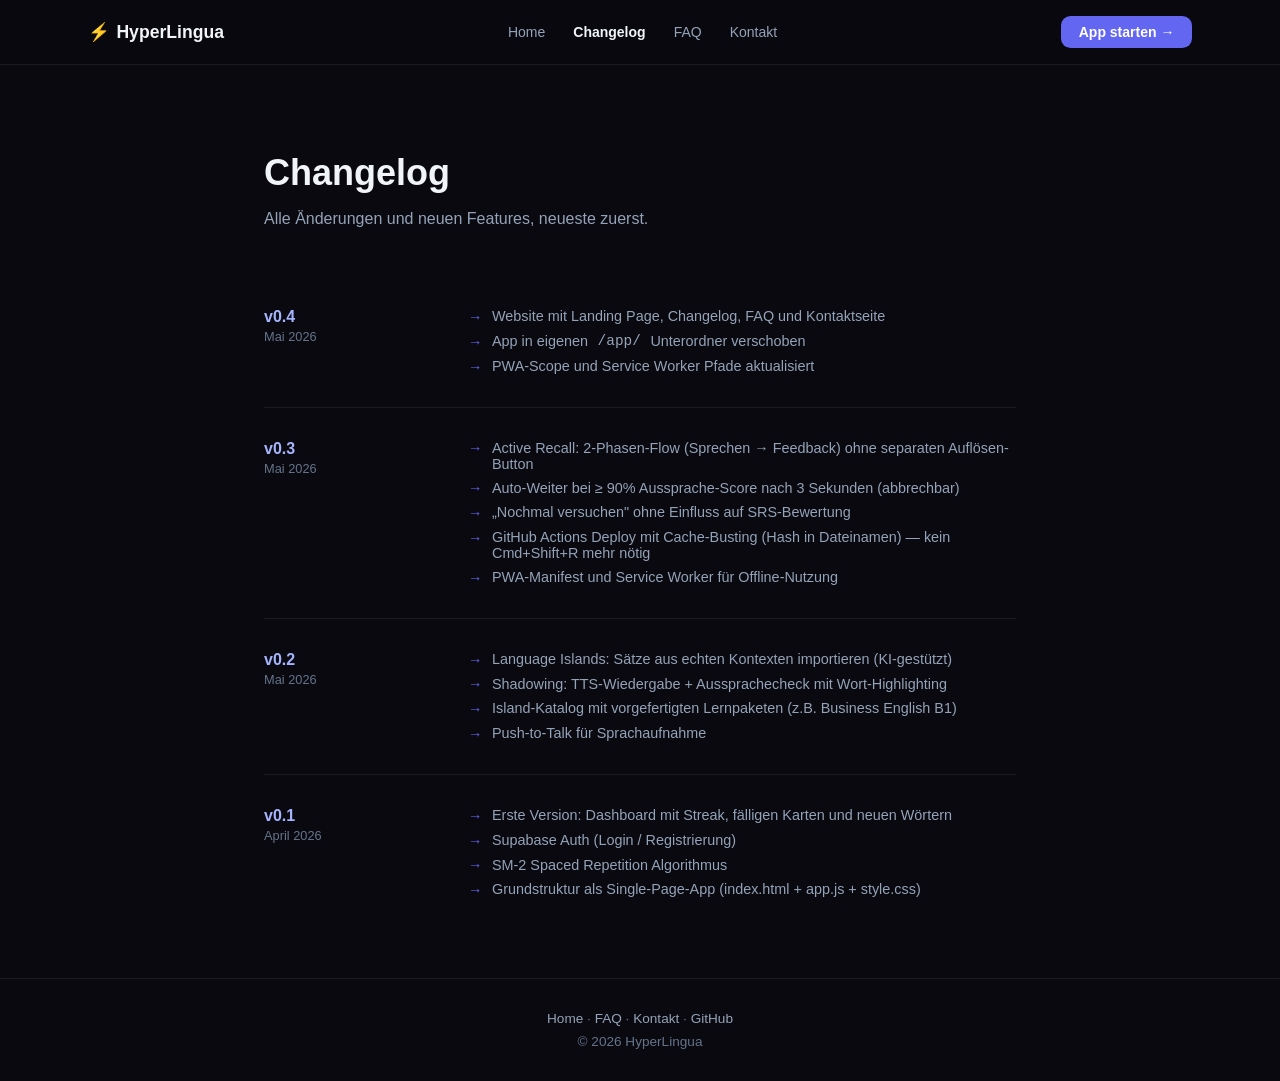
==== changelog.html @ d48d44fb "feat: Website-Einstiegsseite + App nach /app/ verschoben Landing Page mit Features, Changelog, FAQ u" ====
<!DOCTYPE html>
<html lang="de">
<head>
  <meta charset="UTF-8">
  <meta name="viewport" content="width=device-width, initial-scale=1.0">
  <title>Changelog — HyperLingua</title>
  <meta name="description" content="Was ist neu in HyperLingua?">
  <link rel="stylesheet" href="website.css">
</head>
<body>

<nav class="site-nav">
  <div class="site-nav__inner">
    <a href="index.html" class="site-nav__logo"><span>⚡</span> HyperLingua</a>
    <ul class="site-nav__links">
      <li><a href="index.html">Home</a></li>
      <li><a href="changelog.html" class="active">Changelog</a></li>
      <li><a href="faq.html">FAQ</a></li>
      <li><a href="contact.html">Kontakt</a></li>
    </ul>
    <a href="app/" class="btn-primary">App starten →</a>
  </div>
</nav>

<main style="padding-top:5rem">
  <div class="container" style="max-width:800px;padding:3rem 1.5rem">

    <h1 style="font-size:2.25rem;font-weight:800;margin-bottom:0.5rem">Changelog</h1>
    <p style="color:#94a3b8;margin-bottom:3rem">Alle Änderungen und neuen Features, neueste zuerst.</p>

    <div class="cl-entry">
      <div>
        <div class="cl-version">v0.4</div>
        <div class="cl-date">Mai 2026</div>
      </div>
      <ul class="cl-changes">
        <li>Website mit Landing Page, Changelog, FAQ und Kontaktseite</li>
        <li>App in eigenen <code>/app/</code> Unterordner verschoben</li>
        <li>PWA-Scope und Service Worker Pfade aktualisiert</li>
      </ul>
    </div>

    <div class="cl-entry">
      <div>
        <div class="cl-version">v0.3</div>
        <div class="cl-date">Mai 2026</div>
      </div>
      <ul class="cl-changes">
        <li>Active Recall: 2-Phasen-Flow (Sprechen → Feedback) ohne separaten Auflösen-Button</li>
        <li>Auto-Weiter bei ≥ 90% Aussprache-Score nach 3 Sekunden (abbrechbar)</li>
        <li>„Nochmal versuchen" ohne Einfluss auf SRS-Bewertung</li>
        <li>GitHub Actions Deploy mit Cache-Busting (Hash in Dateinamen) — kein Cmd+Shift+R mehr nötig</li>
        <li>PWA-Manifest und Service Worker für Offline-Nutzung</li>
      </ul>
    </div>

    <div class="cl-entry">
      <div>
        <div class="cl-version">v0.2</div>
        <div class="cl-date">Mai 2026</div>
      </div>
      <ul class="cl-changes">
        <li>Language Islands: Sätze aus echten Kontexten importieren (KI-gestützt)</li>
        <li>Shadowing: TTS-Wiedergabe + Aussprachecheck mit Wort-Highlighting</li>
        <li>Island-Katalog mit vorgefertigten Lernpaketen (z.B. Business English B1)</li>
        <li>Push-to-Talk für Sprachaufnahme</li>
      </ul>
    </div>

    <div class="cl-entry" style="border-bottom:none">
      <div>
        <div class="cl-version">v0.1</div>
        <div class="cl-date">April 2026</div>
      </div>
      <ul class="cl-changes">
        <li>Erste Version: Dashboard mit Streak, fälligen Karten und neuen Wörtern</li>
        <li>Supabase Auth (Login / Registrierung)</li>
        <li>SM-2 Spaced Repetition Algorithmus</li>
        <li>Grundstruktur als Single-Page-App (index.html + app.js + style.css)</li>
      </ul>
    </div>

  </div>
</main>

<footer class="site-footer">
  <div style="margin-bottom:0.5rem">
    <a href="index.html">Home</a> ·
    <a href="faq.html">FAQ</a> ·
    <a href="contact.html">Kontakt</a> ·
    <a href="https://github.com/timmbobimbo/hyperlingua" target="_blank" rel="noopener">GitHub</a>
  </div>
  <div>© 2026 HyperLingua</div>
</footer>

</body>
</html>
---- website.css ----
*, *::before, *::after { box-sizing: border-box; }

:root {
  --bg:        #09090f;
  --surface:   #111118;
  --surface-2: #1a1a28;
  --border:    rgba(255,255,255,0.07);
  --accent:    #6366f1;
  --accent-h:  #4f46e5;
  --text:      #f1f5f9;
  --text-2:    #94a3b8;
  --text-3:    #64748b;
}

html { scroll-behavior: smooth; }

body {
  background: var(--bg);
  color: var(--text);
  font-family: -apple-system, BlinkMacSystemFont, 'Segoe UI', sans-serif;
  -webkit-font-smoothing: antialiased;
  margin: 0;
}

/* Nav */
.site-nav {
  position: fixed;
  top: 0; left: 0; right: 0;
  z-index: 50;
  background: rgba(9,9,15,0.82);
  backdrop-filter: blur(14px);
  -webkit-backdrop-filter: blur(14px);
  border-bottom: 1px solid var(--border);
}

.site-nav__inner {
  max-width: 1152px;
  margin: 0 auto;
  padding: 0 1.5rem;
  height: 64px;
  display: flex;
  align-items: center;
  justify-content: space-between;
  gap: 1rem;
}

.site-nav__logo {
  font-weight: 700;
  font-size: 1.1rem;
  color: var(--text);
  text-decoration: none;
  display: flex;
  align-items: center;
  gap: 0.4rem;
}

.site-nav__logo span { color: #818cf8; }

.site-nav__links {
  display: flex;
  align-items: center;
  gap: 1.75rem;
  list-style: none;
  margin: 0; padding: 0;
}

.site-nav__links a {
  font-size: 0.875rem;
  color: var(--text-2);
  text-decoration: none;
  transition: color .15s;
}

.site-nav__links a:hover,
.site-nav__links a.active { color: var(--text); }

.site-nav__links a.active { font-weight: 600; }

.btn-primary {
  display: inline-flex;
  align-items: center;
  gap: 0.4rem;
  padding: 0.5rem 1.1rem;
  border-radius: 0.6rem;
  background: var(--accent);
  color: #fff;
  font-size: 0.875rem;
  font-weight: 600;
  text-decoration: none;
  transition: background .15s, transform .1s;
  white-space: nowrap;
}

.btn-primary:hover { background: var(--accent-h); }

/* Cards */
.card {
  background: var(--surface);
  border: 1px solid var(--border);
  border-radius: 1rem;
  padding: 1.5rem;
}

/* Badge */
.badge {
  display: inline-flex;
  align-items: center;
  gap: 0.4rem;
  padding: 0.25rem 0.75rem;
  border-radius: 999px;
  font-size: 0.75rem;
  font-weight: 500;
  background: rgba(99,102,241,0.12);
  color: #a5b4fc;
  border: 1px solid rgba(99,102,241,0.25);
}

/* Section */
.section {
  padding: 5rem 1.5rem;
}

.container {
  max-width: 1152px;
  margin: 0 auto;
}

.section-title {
  font-size: 2rem;
  font-weight: 700;
  text-align: center;
  margin-bottom: 0.75rem;
}

.section-sub {
  text-align: center;
  color: var(--text-2);
  margin-bottom: 3rem;
  font-size: 1.05rem;
}

/* Feature grid */
.feature-grid {
  display: grid;
  grid-template-columns: repeat(auto-fit, minmax(300px, 1fr));
  gap: 1.25rem;
}

.feature-icon {
  font-size: 1.75rem;
  margin-bottom: 0.75rem;
}

.feature-title {
  font-size: 1.05rem;
  font-weight: 600;
  margin-bottom: 0.4rem;
}

.feature-desc {
  font-size: 0.9rem;
  color: var(--text-2);
  line-height: 1.6;
}

/* Hero */
.hero {
  padding: 10rem 1.5rem 6rem;
  text-align: center;
  max-width: 800px;
  margin: 0 auto;
}

.hero h1 {
  font-size: clamp(2.5rem, 6vw, 3.75rem);
  font-weight: 800;
  line-height: 1.15;
  margin-bottom: 1.25rem;
  letter-spacing: -0.02em;
}

.hero h1 em {
  font-style: normal;
  color: #818cf8;
}

.hero p {
  font-size: 1.15rem;
  color: var(--text-2);
  line-height: 1.7;
  margin-bottom: 2.5rem;
}

/* FAQ */
.faq-item {
  border-bottom: 1px solid var(--border);
  padding: 1.25rem 0;
}

.faq-q {
  font-weight: 600;
  font-size: 1rem;
  margin-bottom: 0.5rem;
}

.faq-a {
  color: var(--text-2);
  font-size: 0.95rem;
  line-height: 1.65;
}

/* Changelog */
.cl-entry {
  display: grid;
  grid-template-columns: 180px 1fr;
  gap: 1.5rem;
  padding: 2rem 0;
  border-bottom: 1px solid var(--border);
}

@media (max-width: 640px) {
  .cl-entry { grid-template-columns: 1fr; gap: 0.75rem; }
  .site-nav__links { display: none; }
}

.cl-version {
  font-weight: 700;
  font-size: 1rem;
  color: #a5b4fc;
}

.cl-date {
  font-size: 0.8rem;
  color: var(--text-3);
  margin-top: 0.2rem;
}

.cl-changes {
  list-style: none;
  margin: 0; padding: 0;
  display: flex;
  flex-direction: column;
  gap: 0.5rem;
}

.cl-changes li {
  font-size: 0.9rem;
  color: var(--text-2);
  display: flex;
  align-items: flex-start;
  gap: 0.6rem;
}

.cl-changes li::before {
  content: '→';
  color: #6366f1;
  flex-shrink: 0;
  margin-top: 0.05rem;
}

/* Footer */
.site-footer {
  border-top: 1px solid var(--border);
  padding: 2rem 1.5rem;
  text-align: center;
  font-size: 0.85rem;
  color: var(--text-3);
}

.site-footer a {
  color: var(--text-2);
  text-decoration: none;
}

.site-footer a:hover { color: var(--text); }
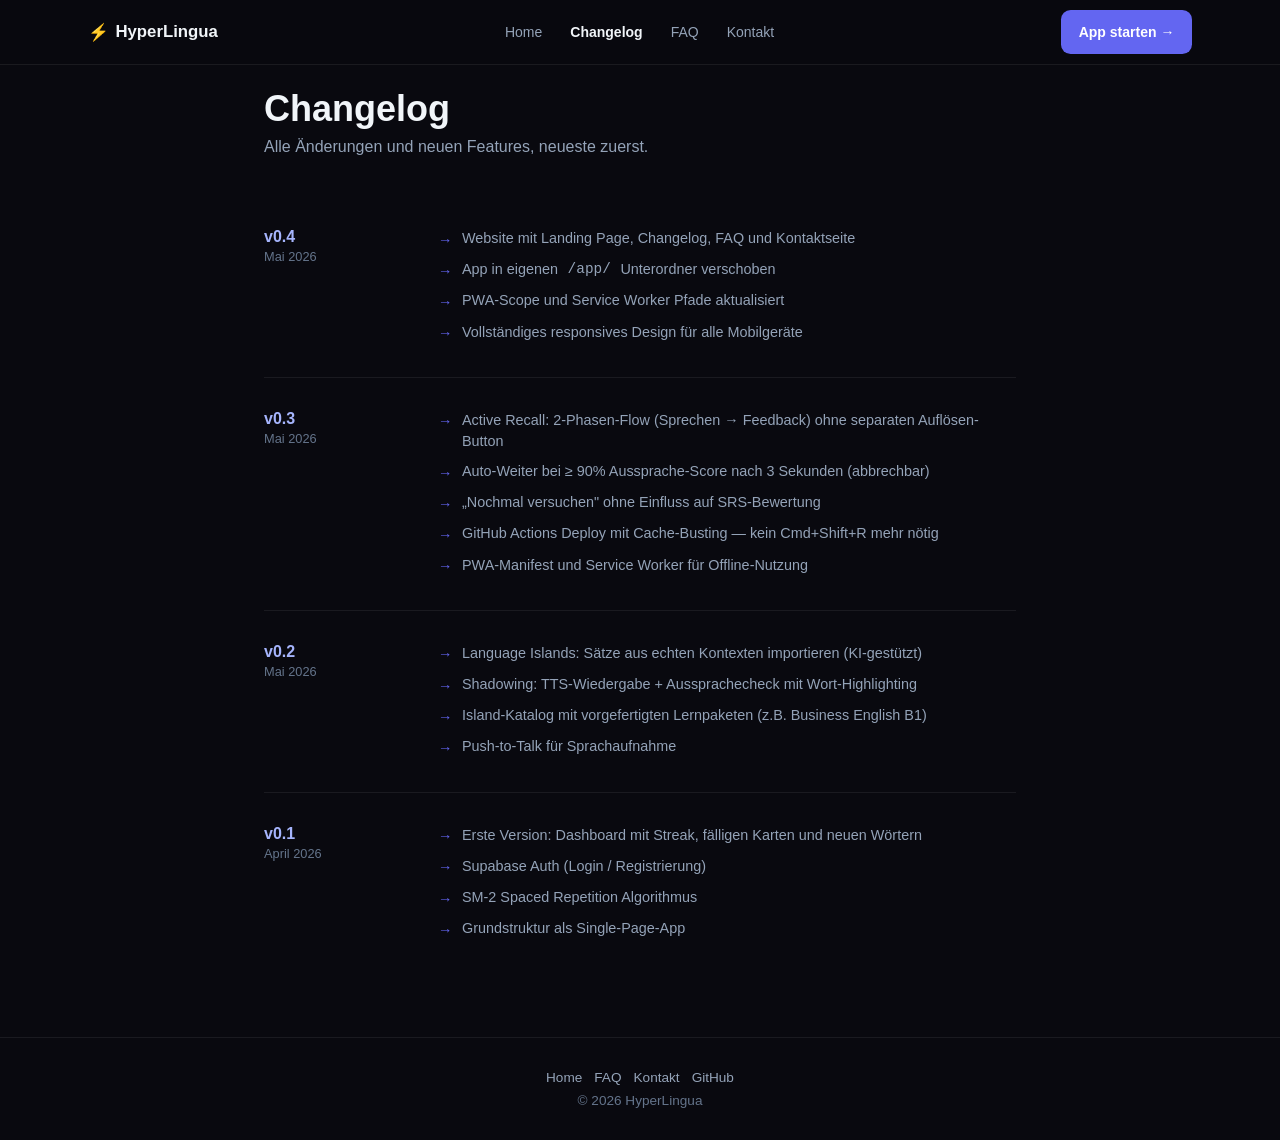
==== commit 70153116: "feat: vollständiges responsives Design für alle Mobilgeräte Hamburger-Menü auf Tablet/Mobile, clamp(" ====
--- a/changelog.html
+++ b/changelog.html
@@ -18,80 +18,120 @@
       <li><a href="faq.html">FAQ</a></li>
       <li><a href="contact.html">Kontakt</a></li>
     </ul>
-    <a href="app/" class="btn-primary">App starten →</a>
+    <div class="nav-right">
+      <a href="app/" class="btn-primary nav-cta">App starten →</a>
+      <button class="nav-toggle" id="navToggle" aria-label="Menü" aria-expanded="false">
+        <span></span><span></span><span></span>
+      </button>
+    </div>
   </div>
 </nav>
 
-<main style="padding-top:5rem">
-  <div class="container" style="max-width:800px;padding:3rem 1.5rem">
+<div class="nav-mobile" id="navMobile" aria-hidden="true">
+  <a href="index.html">Home</a>
+  <a href="changelog.html" class="active">Changelog</a>
+  <a href="faq.html">FAQ</a>
+  <a href="contact.html">Kontakt</a>
+  <a href="app/" class="nav-mobile__cta">App starten →</a>
+</div>
 
-    <h1 style="font-size:2.25rem;font-weight:800;margin-bottom:0.5rem">Changelog</h1>
-    <p style="color:#94a3b8;margin-bottom:3rem">Alle Änderungen und neuen Features, neueste zuerst.</p>
-
-    <div class="cl-entry">
-      <div>
-        <div class="cl-version">v0.4</div>
-        <div class="cl-date">Mai 2026</div>
-      </div>
-      <ul class="cl-changes">
-        <li>Website mit Landing Page, Changelog, FAQ und Kontaktseite</li>
-        <li>App in eigenen <code>/app/</code> Unterordner verschoben</li>
-        <li>PWA-Scope und Service Worker Pfade aktualisiert</li>
-      </ul>
+<main>
+  <div class="container" style="max-width:800px">
+    <div class="page-header">
+      <h1>Changelog</h1>
+      <p>Alle Änderungen und neuen Features, neueste zuerst.</p>
     </div>
 
-    <div class="cl-entry">
-      <div>
-        <div class="cl-version">v0.3</div>
-        <div class="cl-date">Mai 2026</div>
+    <div style="padding:0 1.5rem 4rem">
+
+      <div class="cl-entry">
+        <div>
+          <div class="cl-version">v0.4</div>
+          <div class="cl-date">Mai 2026</div>
+        </div>
+        <ul class="cl-changes">
+          <li>Website mit Landing Page, Changelog, FAQ und Kontaktseite</li>
+          <li>App in eigenen <code>/app/</code> Unterordner verschoben</li>
+          <li>PWA-Scope und Service Worker Pfade aktualisiert</li>
+          <li>Vollständiges responsives Design für alle Mobilgeräte</li>
+        </ul>
       </div>
-      <ul class="cl-changes">
-        <li>Active Recall: 2-Phasen-Flow (Sprechen → Feedback) ohne separaten Auflösen-Button</li>
-        <li>Auto-Weiter bei ≥ 90% Aussprache-Score nach 3 Sekunden (abbrechbar)</li>
-        <li>„Nochmal versuchen" ohne Einfluss auf SRS-Bewertung</li>
-        <li>GitHub Actions Deploy mit Cache-Busting (Hash in Dateinamen) — kein Cmd+Shift+R mehr nötig</li>
-        <li>PWA-Manifest und Service Worker für Offline-Nutzung</li>
-      </ul>
+
+      <div class="cl-entry">
+        <div>
+          <div class="cl-version">v0.3</div>
+          <div class="cl-date">Mai 2026</div>
+        </div>
+        <ul class="cl-changes">
+          <li>Active Recall: 2-Phasen-Flow (Sprechen → Feedback) ohne separaten Auflösen-Button</li>
+          <li>Auto-Weiter bei ≥ 90% Aussprache-Score nach 3 Sekunden (abbrechbar)</li>
+          <li>„Nochmal versuchen" ohne Einfluss auf SRS-Bewertung</li>
+          <li>GitHub Actions Deploy mit Cache-Busting — kein Cmd+Shift+R mehr nötig</li>
+          <li>PWA-Manifest und Service Worker für Offline-Nutzung</li>
+        </ul>
+      </div>
+
+      <div class="cl-entry">
+        <div>
+          <div class="cl-version">v0.2</div>
+          <div class="cl-date">Mai 2026</div>
+        </div>
+        <ul class="cl-changes">
+          <li>Language Islands: Sätze aus echten Kontexten importieren (KI-gestützt)</li>
+          <li>Shadowing: TTS-Wiedergabe + Aussprachecheck mit Wort-Highlighting</li>
+          <li>Island-Katalog mit vorgefertigten Lernpaketen (z.B. Business English B1)</li>
+          <li>Push-to-Talk für Sprachaufnahme</li>
+        </ul>
+      </div>
+
+      <div class="cl-entry" style="border-bottom:none">
+        <div>
+          <div class="cl-version">v0.1</div>
+          <div class="cl-date">April 2026</div>
+        </div>
+        <ul class="cl-changes">
+          <li>Erste Version: Dashboard mit Streak, fälligen Karten und neuen Wörtern</li>
+          <li>Supabase Auth (Login / Registrierung)</li>
+          <li>SM-2 Spaced Repetition Algorithmus</li>
+          <li>Grundstruktur als Single-Page-App</li>
+        </ul>
+      </div>
+
     </div>
-
-    <div class="cl-entry">
-      <div>
-        <div class="cl-version">v0.2</div>
-        <div class="cl-date">Mai 2026</div>
-      </div>
-      <ul class="cl-changes">
-        <li>Language Islands: Sätze aus echten Kontexten importieren (KI-gestützt)</li>
-        <li>Shadowing: TTS-Wiedergabe + Aussprachecheck mit Wort-Highlighting</li>
-        <li>Island-Katalog mit vorgefertigten Lernpaketen (z.B. Business English B1)</li>
-        <li>Push-to-Talk für Sprachaufnahme</li>
-      </ul>
-    </div>
-
-    <div class="cl-entry" style="border-bottom:none">
-      <div>
-        <div class="cl-version">v0.1</div>
-        <div class="cl-date">April 2026</div>
-      </div>
-      <ul class="cl-changes">
-        <li>Erste Version: Dashboard mit Streak, fälligen Karten und neuen Wörtern</li>
-        <li>Supabase Auth (Login / Registrierung)</li>
-        <li>SM-2 Spaced Repetition Algorithmus</li>
-        <li>Grundstruktur als Single-Page-App (index.html + app.js + style.css)</li>
-      </ul>
-    </div>
-
   </div>
 </main>
 
 <footer class="site-footer">
-  <div style="margin-bottom:0.5rem">
-    <a href="index.html">Home</a> ·
-    <a href="faq.html">FAQ</a> ·
-    <a href="contact.html">Kontakt</a> ·
+  <div class="site-footer__links">
+    <a href="index.html">Home</a>
+    <a href="faq.html">FAQ</a>
+    <a href="contact.html">Kontakt</a>
     <a href="https://github.com/timmbobimbo/hyperlingua" target="_blank" rel="noopener">GitHub</a>
   </div>
   <div>© 2026 HyperLingua</div>
 </footer>
 
+<script>
+(function(){
+  var t=document.getElementById('navToggle'),m=document.getElementById('navMobile');
+  function close(){
+    m.classList.remove('open');t.classList.remove('open');
+    t.setAttribute('aria-expanded','false');m.setAttribute('aria-hidden','true');
+    document.body.style.overflow='';
+  }
+  t.addEventListener('click',function(){
+    var isOpen=m.classList.contains('open');
+    if(isOpen){close();}
+    else{
+      m.classList.add('open');t.classList.add('open');
+      t.setAttribute('aria-expanded','true');m.setAttribute('aria-hidden','false');
+      document.body.style.overflow='hidden';
+    }
+  });
+  m.querySelectorAll('a').forEach(function(a){a.addEventListener('click',close);});
+  document.addEventListener('keydown',function(e){if(e.key==='Escape')close();});
+})();
+</script>
+
 </body>
 </html>
--- a/website.css
+++ b/website.css
@@ -1,15 +1,14 @@
 *, *::before, *::after { box-sizing: border-box; }
 
 :root {
-  --bg:        #09090f;
-  --surface:   #111118;
-  --surface-2: #1a1a28;
-  --border:    rgba(255,255,255,0.07);
-  --accent:    #6366f1;
-  --accent-h:  #4f46e5;
-  --text:      #f1f5f9;
-  --text-2:    #94a3b8;
-  --text-3:    #64748b;
+  --bg:       #09090f;
+  --surface:  #111118;
+  --border:   rgba(255,255,255,0.07);
+  --accent:   #6366f1;
+  --accent-h: #4f46e5;
+  --text:     #f1f5f9;
+  --text-2:   #94a3b8;
+  --text-3:   #64748b;
 }
 
 html { scroll-behavior: smooth; }
@@ -20,14 +19,16 @@
   font-family: -apple-system, BlinkMacSystemFont, 'Segoe UI', sans-serif;
   -webkit-font-smoothing: antialiased;
   margin: 0;
-}
-
-/* Nav */
+  overflow-x: hidden;
+}
+
+/* ═══════════════ NAV ═══════════════ */
+
 .site-nav {
   position: fixed;
   top: 0; left: 0; right: 0;
-  z-index: 50;
-  background: rgba(9,9,15,0.82);
+  z-index: 100;
+  background: rgba(9,9,15,0.85);
   backdrop-filter: blur(14px);
   -webkit-backdrop-filter: blur(14px);
   border-bottom: 1px solid var(--border);
@@ -41,17 +42,18 @@
   display: flex;
   align-items: center;
   justify-content: space-between;
-  gap: 1rem;
+  gap: 0.75rem;
 }
 
 .site-nav__logo {
   font-weight: 700;
-  font-size: 1.1rem;
+  font-size: 1.05rem;
   color: var(--text);
   text-decoration: none;
   display: flex;
   align-items: center;
   gap: 0.4rem;
+  flex-shrink: 0;
 }
 
 .site-nav__logo span { color: #818cf8; }
@@ -73,8 +75,97 @@
 
 .site-nav__links a:hover,
 .site-nav__links a.active { color: var(--text); }
-
 .site-nav__links a.active { font-weight: 600; }
+
+.nav-right {
+  display: flex;
+  align-items: center;
+  gap: 0.6rem;
+  flex-shrink: 0;
+}
+
+/* Hamburger */
+.nav-toggle {
+  display: none;
+  flex-direction: column;
+  justify-content: center;
+  align-items: center;
+  gap: 5px;
+  width: 40px;
+  height: 40px;
+  background: none;
+  border: none;
+  cursor: pointer;
+  border-radius: 8px;
+  padding: 0;
+  flex-shrink: 0;
+  -webkit-tap-highlight-color: transparent;
+}
+
+.nav-toggle span {
+  display: block;
+  width: 20px;
+  height: 2px;
+  background: var(--text-2);
+  border-radius: 2px;
+  transition: transform .22s ease, opacity .15s ease;
+  transform-origin: center;
+}
+
+.nav-toggle.open span:nth-child(1) { transform: translateY(7px) rotate(45deg); }
+.nav-toggle.open span:nth-child(2) { opacity: 0; transform: scaleX(0); }
+.nav-toggle.open span:nth-child(3) { transform: translateY(-7px) rotate(-45deg); }
+
+/* Mobile menu overlay */
+.nav-mobile {
+  display: none;
+  position: fixed;
+  top: 64px; left: 0; right: 0; bottom: 0;
+  z-index: 99;
+  background: rgba(9,9,15,0.97);
+  backdrop-filter: blur(16px);
+  -webkit-backdrop-filter: blur(16px);
+  flex-direction: column;
+  padding: 1rem 1.5rem 2rem;
+  overflow-y: auto;
+  -webkit-overflow-scrolling: touch;
+}
+
+.nav-mobile.open { display: flex; }
+
+.nav-mobile a {
+  font-size: 1.05rem;
+  color: var(--text-2);
+  text-decoration: none;
+  padding: 0.875rem 0.25rem;
+  border-bottom: 1px solid var(--border);
+  transition: color .15s;
+  display: flex;
+  align-items: center;
+  min-height: 52px;
+}
+
+.nav-mobile a:hover,
+.nav-mobile a.active { color: var(--text); }
+.nav-mobile a.active { font-weight: 600; }
+
+.nav-mobile__cta {
+  margin-top: 1.75rem;
+  background: var(--accent) !important;
+  color: #fff !important;
+  border-radius: 0.75rem;
+  border: none !important;
+  font-weight: 600 !important;
+  justify-content: center;
+  padding: 1rem 1.5rem !important;
+  min-height: 56px !important;
+  font-size: 1rem !important;
+  transition: background .15s !important;
+}
+
+.nav-mobile__cta:hover { background: var(--accent-h) !important; }
+
+/* ═══════════════ BUTTONS ═══════════════ */
 
 .btn-primary {
   display: inline-flex;
@@ -87,13 +178,35 @@
   font-size: 0.875rem;
   font-weight: 600;
   text-decoration: none;
-  transition: background .15s, transform .1s;
+  transition: background .15s;
   white-space: nowrap;
+  min-height: 44px;
+  -webkit-tap-highlight-color: transparent;
 }
 
 .btn-primary:hover { background: var(--accent-h); }
 
-/* Cards */
+.btn-ghost {
+  display: inline-flex;
+  align-items: center;
+  gap: 0.4rem;
+  padding: 0.5rem 1.1rem;
+  border-radius: 0.6rem;
+  background: rgba(99,102,241,0.12);
+  color: #a5b4fc;
+  border: 1px solid rgba(99,102,241,0.25);
+  font-size: 0.875rem;
+  font-weight: 600;
+  text-decoration: none;
+  transition: background .15s;
+  white-space: nowrap;
+  min-height: 44px;
+}
+
+.btn-ghost:hover { background: rgba(99,102,241,0.2); }
+
+/* ═══════════════ LAYOUT ═══════════════ */
+
 .card {
   background: var(--surface);
   border: 1px solid var(--border);
@@ -101,7 +214,6 @@
   padding: 1.5rem;
 }
 
-/* Badge */
 .badge {
   display: inline-flex;
   align-items: center;
@@ -115,125 +227,114 @@
   border: 1px solid rgba(99,102,241,0.25);
 }
 
-/* Section */
-.section {
-  padding: 5rem 1.5rem;
-}
-
-.container {
-  max-width: 1152px;
-  margin: 0 auto;
-}
+.section { padding: 4rem 1.5rem; }
+
+.container { max-width: 1152px; margin: 0 auto; }
 
 .section-title {
-  font-size: 2rem;
+  font-size: 1.875rem;
   font-weight: 700;
   text-align: center;
-  margin-bottom: 0.75rem;
+  margin: 0 0 0.75rem;
 }
 
 .section-sub {
   text-align: center;
   color: var(--text-2);
-  margin-bottom: 3rem;
-  font-size: 1.05rem;
-}
-
-/* Feature grid */
-.feature-grid {
-  display: grid;
-  grid-template-columns: repeat(auto-fit, minmax(300px, 1fr));
-  gap: 1.25rem;
-}
-
-.feature-icon {
-  font-size: 1.75rem;
-  margin-bottom: 0.75rem;
-}
-
-.feature-title {
-  font-size: 1.05rem;
-  font-weight: 600;
-  margin-bottom: 0.4rem;
-}
-
-.feature-desc {
-  font-size: 0.9rem;
-  color: var(--text-2);
-  line-height: 1.6;
-}
-
-/* Hero */
+  margin: 0 0 3rem;
+  font-size: 1rem;
+}
+
+/* ═══════════════ HERO ═══════════════ */
+
 .hero {
-  padding: 10rem 1.5rem 6rem;
+  padding: 9rem 1.5rem 5rem;
   text-align: center;
   max-width: 800px;
   margin: 0 auto;
 }
 
 .hero h1 {
-  font-size: clamp(2.5rem, 6vw, 3.75rem);
+  font-size: clamp(2rem, 8vw, 3.75rem);
   font-weight: 800;
   line-height: 1.15;
-  margin-bottom: 1.25rem;
+  margin: 0 0 1.25rem;
   letter-spacing: -0.02em;
 }
 
-.hero h1 em {
-  font-style: normal;
-  color: #818cf8;
-}
+.hero h1 em { font-style: normal; color: #818cf8; }
 
 .hero p {
-  font-size: 1.15rem;
+  font-size: clamp(1rem, 3vw, 1.15rem);
   color: var(--text-2);
   line-height: 1.7;
-  margin-bottom: 2.5rem;
-}
-
-/* FAQ */
-.faq-item {
-  border-bottom: 1px solid var(--border);
-  padding: 1.25rem 0;
-}
-
-.faq-q {
-  font-weight: 600;
-  font-size: 1rem;
-  margin-bottom: 0.5rem;
-}
-
-.faq-a {
-  color: var(--text-2);
+  margin: 0 0 2.5rem;
+}
+
+/* ═══════════════ FEATURES ═══════════════ */
+
+.feature-grid {
+  display: grid;
+  grid-template-columns: repeat(auto-fit, minmax(min(280px, 100%), 1fr));
+  gap: 1.25rem;
+}
+
+.feature-icon { font-size: 1.75rem; margin-bottom: 0.75rem; }
+.feature-title { font-size: 1.05rem; font-weight: 600; margin-bottom: 0.4rem; }
+.feature-desc { font-size: 0.9rem; color: var(--text-2); line-height: 1.6; }
+
+/* ═══════════════ STEPS ═══════════════ */
+
+.steps { display: flex; flex-direction: column; gap: 1.25rem; }
+
+.step { display: flex; gap: 1rem; align-items: flex-start; }
+
+.step-num {
+  width: 36px;
+  height: 36px;
+  min-width: 36px;
+  border-radius: 50%;
+  background: rgba(99,102,241,0.15);
+  color: #818cf8;
+  font-weight: 700;
+  display: flex;
+  align-items: center;
+  justify-content: center;
   font-size: 0.95rem;
-  line-height: 1.65;
-}
-
-/* Changelog */
+}
+
+/* ═══════════════ CTA BOX ═══════════════ */
+
+.cta-box {
+  background: rgba(99,102,241,0.08);
+  border: 1px solid rgba(99,102,241,0.2);
+  border-radius: 1.5rem;
+  padding: 3rem 2rem;
+  text-align: center;
+}
+
+.cta-box h2 { font-size: 1.75rem; font-weight: 700; margin: 0 0 0.75rem; }
+.cta-box p { color: var(--text-2); margin: 0 0 2rem; font-size: 0.95rem; }
+
+/* ═══════════════ FAQ ═══════════════ */
+
+.faq-item { border-bottom: 1px solid var(--border); padding: 1.25rem 0; }
+.faq-q { font-weight: 600; font-size: 1rem; margin-bottom: 0.5rem; }
+.faq-a { color: var(--text-2); font-size: 0.925rem; line-height: 1.65; }
+.faq-a a { color: #a5b4fc; }
+
+/* ═══════════════ CHANGELOG ═══════════════ */
+
 .cl-entry {
   display: grid;
-  grid-template-columns: 180px 1fr;
+  grid-template-columns: 150px 1fr;
   gap: 1.5rem;
   padding: 2rem 0;
   border-bottom: 1px solid var(--border);
 }
 
-@media (max-width: 640px) {
-  .cl-entry { grid-template-columns: 1fr; gap: 0.75rem; }
-  .site-nav__links { display: none; }
-}
-
-.cl-version {
-  font-weight: 700;
-  font-size: 1rem;
-  color: #a5b4fc;
-}
-
-.cl-date {
-  font-size: 0.8rem;
-  color: var(--text-3);
-  margin-top: 0.2rem;
-}
+.cl-version { font-weight: 700; font-size: 1rem; color: #a5b4fc; }
+.cl-date { font-size: 0.8rem; color: var(--text-3); margin-top: 0.2rem; }
 
 .cl-changes {
   list-style: none;
@@ -249,16 +350,33 @@
   display: flex;
   align-items: flex-start;
   gap: 0.6rem;
+  line-height: 1.5;
 }
 
 .cl-changes li::before {
   content: '→';
   color: #6366f1;
   flex-shrink: 0;
-  margin-top: 0.05rem;
-}
-
-/* Footer */
+  padding-top: 0.1rem;
+}
+
+/* ═══════════════ CONTACT ═══════════════ */
+
+.contact-card { display: flex; align-items: flex-start; gap: 1rem; }
+.contact-icon { font-size: 1.75rem; flex-shrink: 0; line-height: 1.2; }
+
+/* ═══════════════ PAGE HEADER ═══════════════ */
+
+.page-header { padding: 5.5rem 1.5rem 0; }
+.page-header h1 {
+  font-size: clamp(1.75rem, 6vw, 2.25rem);
+  font-weight: 800;
+  margin: 0 0 0.5rem;
+}
+.page-header p { color: var(--text-2); margin: 0 0 2.5rem; }
+
+/* ═══════════════ FOOTER ═══════════════ */
+
 .site-footer {
   border-top: 1px solid var(--border);
   padding: 2rem 1.5rem;
@@ -267,9 +385,59 @@
   color: var(--text-3);
 }
 
-.site-footer a {
-  color: var(--text-2);
-  text-decoration: none;
-}
-
+.site-footer__links {
+  display: flex;
+  flex-wrap: wrap;
+  justify-content: center;
+  gap: 0.25rem 0.75rem;
+  margin-bottom: 0.5rem;
+}
+
+.site-footer a { color: var(--text-2); text-decoration: none; }
 .site-footer a:hover { color: var(--text); }
+
+/* ═══════════════ RESPONSIVE ═══════════════ */
+
+/* Tablet and below: hamburger */
+@media (max-width: 767px) {
+  .site-nav__links { display: none; }
+  .nav-toggle { display: flex; }
+}
+
+/* Very small phones: hide nav CTA (it's in burger menu) */
+@media (max-width: 380px) {
+  .nav-cta { display: none; }
+  .site-nav__inner { padding: 0 1rem; }
+}
+
+/* Mobile */
+@media (max-width: 639px) {
+  .section { padding: 2.5rem 1rem; }
+  .hero { padding: 7rem 1rem 4rem; }
+  .page-header { padding: 5rem 1rem 0; }
+
+  .section-title { font-size: 1.625rem; }
+  .section-sub { margin-bottom: 2rem; }
+
+  .card { padding: 1.25rem; }
+
+  .cl-entry {
+    grid-template-columns: 1fr;
+    gap: 0.75rem;
+    padding: 1.5rem 0;
+  }
+
+  .cta-box { padding: 2rem 1.25rem; }
+  .cta-box h2 { font-size: 1.375rem; }
+
+  .contact-card { flex-direction: column; gap: 0.5rem; }
+  .contact-icon { font-size: 1.5rem; }
+
+  .feature-grid { gap: 1rem; }
+}
+
+/* Tiny phones (320px) */
+@media (max-width: 359px) {
+  .hero { padding: 6.5rem 1rem 3rem; }
+  .btn-primary { font-size: 0.8rem; padding: 0.5rem 0.875rem; }
+}
